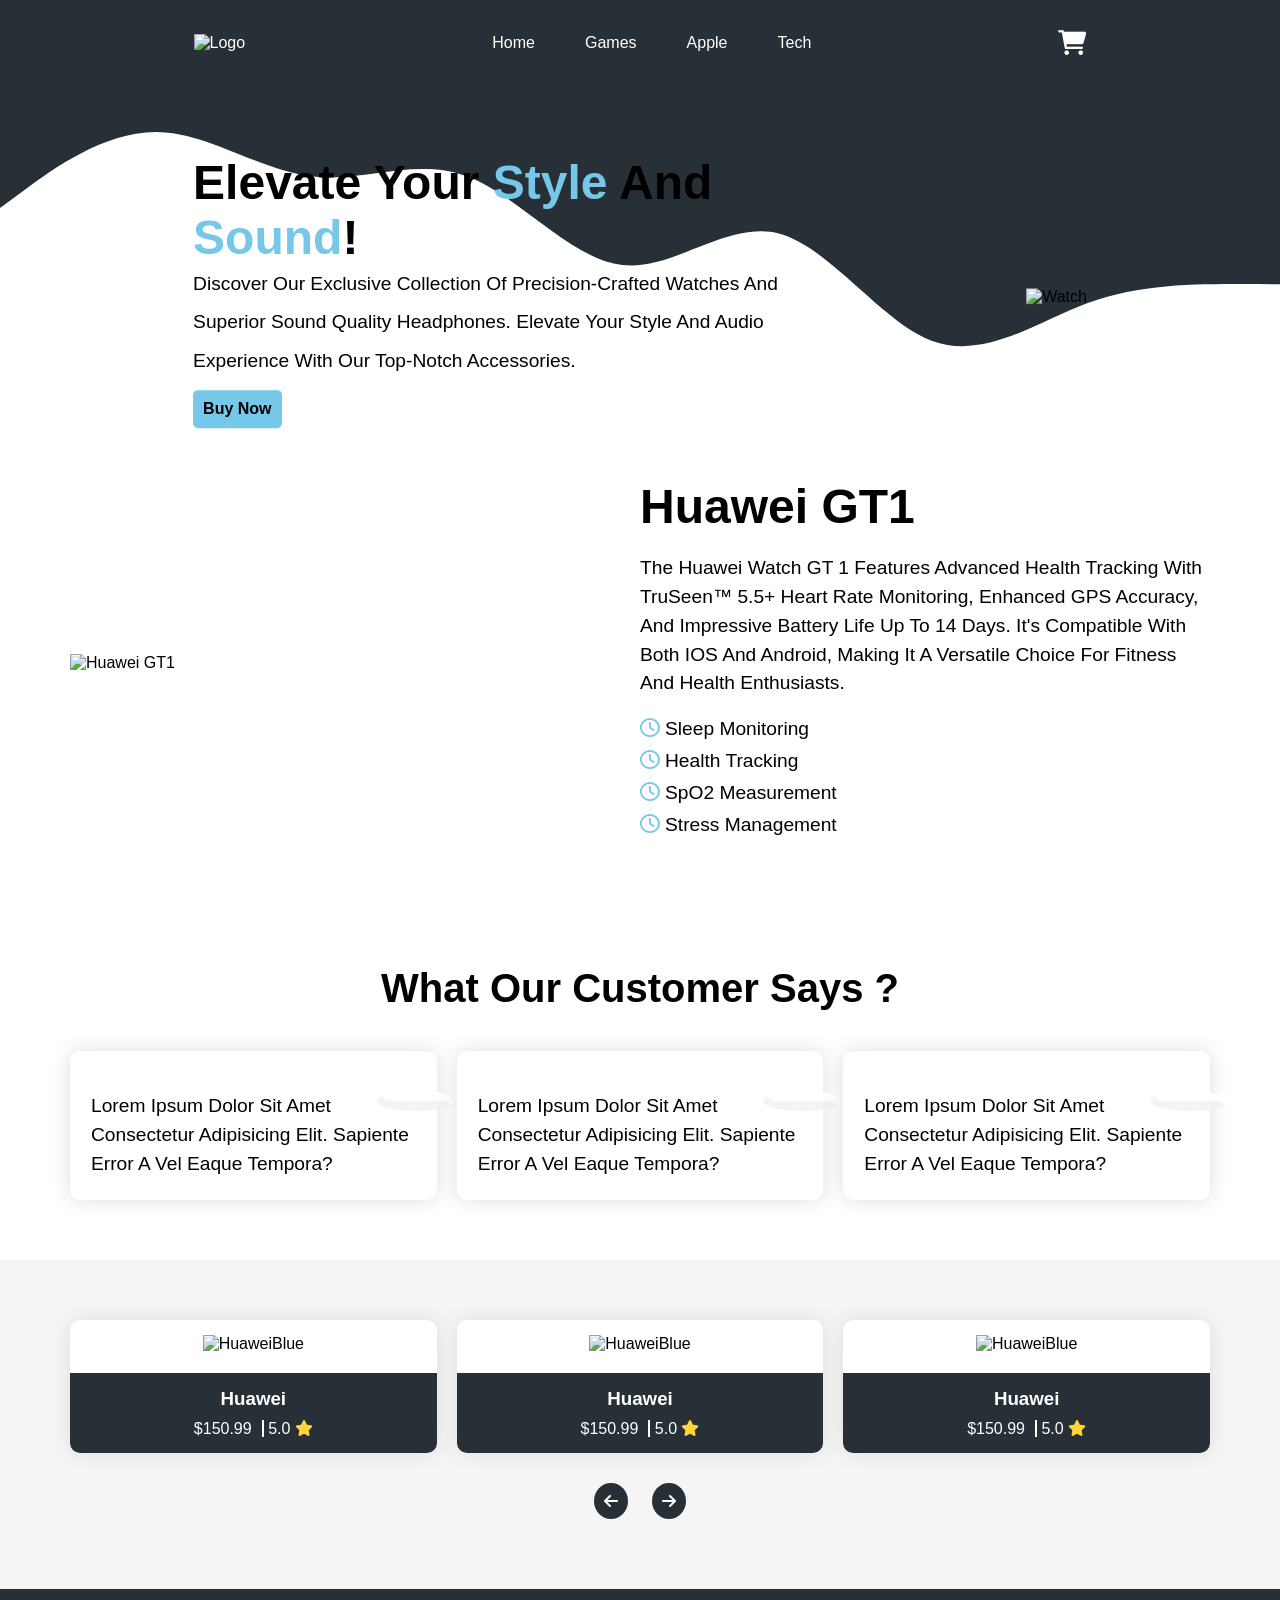
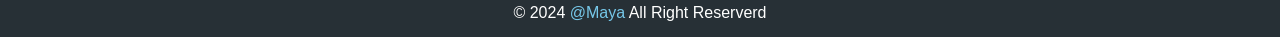
==== Tech_Page/Tech.html @ f02deff8 "Add files via upload" ====
<!DOCTYPE html>
<html lang="en">
<head>
    <meta charset="UTF-8">
    <meta name="viewport" content="width=device-width, initial-scale=1.0">

    <link rel="stylesheet" href="https://cdnjs.cloudflare.com/ajax/libs/font-awesome/6.0.0-beta3/css/all.min.css">
    <link rel="stylesheet" href="../CSS/style.css">
    <link rel="shortcut icon" href="../img/LOGO (2).png" type="image/x-icon">
    <title>ShopSphere</title>
</head>
<body>
    <header class="TechHeader">
        <div class="container">
            <div class="Techicon">
                <a href="Tech.html"><img src="img/WatchLogo.png" alt="logo"></a>
            </div>
            <nav>
                <i class="fa-solid fa-bars"></i>
                <ul>
                    <li>
                        <a href="../index.html">Home</a>
                    </li>
                    <li>
                        <a href="../Games_Page/Games.html">Games</a>
                    </li>
                    <li>
                        <a href="../Phones_Page/phones.html">Apple</a>
                    </li>
                    <li>
                        <a href="Tech.html">Tech</a>
                    </li>
                </ul>
            </nav>
            <a href="#" class="shopping"><i class="fa-solid fa-cart-shopping"></i></a>
        </div>
    </header>
    <div class="Tlanding">
        <div class="contianer">

            <div class="holder">
                <div class="text-box">
                    <h1>Elevate Your <span>Style</span> and<span> Sound</span>!</h1>
                    <p>
                        Discover our exclusive collection of precision-crafted watches and superior sound quality headphones. Elevate your style and audio experience with our top-notch accessories.</p>
                        <a href="#">Buy Now</a>
                </div>
                <div class="img-box">
                    <img src="img/LandingWatch.png" alt="watch">
                </div>
            </div>
        </div>

    </div>
    <div class="TAbout">
        <div class="container">
            <div class="img-box">
                <img src="img/huawei GT1.jpg" alt="huawei GT1">
            </div>
            <div class="text-box">
                <h2>Huawei GT1</h2>
                <p>The Huawei Watch GT 1 features advanced health tracking with TruSeen™ 5.5+ heart rate monitoring, enhanced GPS accuracy, and impressive battery life up to 14 days. It's compatible with both iOS and Android, making it a versatile choice for fitness and health enthusiasts.</p>
                <ul>
                    <li>
                        sleep monitoring
                    </li>
                    <li>
                        health tracking
                    </li>
                    <li>
                        SpO2 measurement
                    </li>
                    <li>
                        stress management
                    </li>
                </ul>
            </div>
        </div>
    </div>
    <div class="Ttestemonial">
        <div class="main-heading">
            <h3>What our customer Says ?</h3>
        </div>
        <div class="container"> 
            <div class="box">
                <img src="img/menTes2.jpg" alt="">
                <p>Lorem ipsum dolor sit amet consectetur adipisicing elit. Sapiente error a vel eaque tempora?</p>
            </div>
            <div class="box">
                <img src="img/menTes.jpg" alt="">
                <p>Lorem ipsum dolor sit amet consectetur adipisicing elit. Sapiente error a vel eaque tempora?</p>
            </div>
            <div class="box">
                <img src="img/menTes3.jpg" alt="">
                <p>Lorem ipsum dolor sit amet consectetur adipisicing elit. Sapiente error a vel eaque tempora?</p>
            </div>
        </div>
    </div>
    <div class="products">
        <div class="container">
            <div class="box one">
                <img src="img/PWatch3.png"  alt="huaweiBlue">
                <div class="text">
                    <h3>Huawei</h3>
                    <div class="price_rate">
                        <span class="price">$150.99</span>
                        <span>5.0 <i class="fa-solid fa-star" style="color: #FFD43B;"></i></span>
                    </div>
                </div>
            </div>
            <div class="box ">
                <img src="img/PWatch.png" alt="huaweiBlue">
                <div class="text">
                    <h3>Huawei</h3>
                    <div class="price_rate">
                        <span class="price">$150.99</span>
                        <span>5.0 <i class="fa-solid fa-star" style="color: #FFD43B;"></i></span>
                    </div>
                </div>
            </div>
            <div class="box two">
                <img src="img/PWatch2.png"  alt="huaweiBlue">
                <div class="text">
                    <h3>Huawei</h3>
                    <div class="price_rate">
                        <span class="price">$150.99</span>
                        <span>5.0 <i class="fa-solid fa-star" style="color: #FFD43B;"></i></span>
                    </div>
                </div>
            </div>
        </div>
        <div class="slid">
            <i class="fa-solid fa-arrow-left"></i>
            <i class="fa-solid fa-arrow-right"></i>
        </div>
    </div>
    <footer class="Tfooter">
        <p> &copy; 2024 <span>@Maya</span> all right reserverd </p>
    </footer>
</body>
</html>
---- CSS/style.css ----
*{
    box-sizing: border-box;
    margin: 0;
    padding: 0;
}
:root
{
    --main-padding:60px;
    --primary-color:#4A90E2;
    --section-color:#f5f5f5;
    --Tech-Main-color : #76c7e8;
    --box-shadow :0px 0px 20px  rgb(221, 221, 221);
}
ul
{
    list-style: none;
}
a
{
    text-decoration: none;
    color: black;
}
body
{
    font-family: Arial, sans-serif;
    text-transform: capitalize;
}
.container
{
    padding-left: 15px;
    padding-right: 15px;
    margin-left: auto;
    margin-right: auto;
}
@media (min-width:768px) {
    .container
    {
        width: 750px;
    }
}
@media (min-width:992px) {
    .container
    {
        width: 970px;
    }
}
@media (min-width:1200px) {
    
        .container
        {
            width: 1170px;
        } 
}
header
{
    padding: 30px 10 0;
}
header .container
{
    display: flex;
    justify-content: space-around;
    align-items: center;
}
header .container .icon img
{
    max-width: 100%;
    width: 100px;
}
header .container nav
{
    position: relative;
}
header .container nav ul
{
    display: flex;
    justify-content: center;
    gap: 50px;
}
@media (min-width:768px) {
    header .container nav i
    {
        display: none;
    }
}
@media (max-width:767px) {
    header .container nav ul
    {
        display: none;
    }
    header .container nav:hover ul
    {
        display: inline-block;
        position: absolute;
        top: 35px;
        right: -32px;
        background: var(--primary-color);;
        padding: 15px;
        border-radius: 10px;
    }
    header .container nav:hover ul li a
    {
        color: white;
    }
}
header .container nav ul li a:hover
{
    color: var(--primary-color);
}
header .container nav i
{
    font-size: 25px;
}
header .container .shopping i 
{
    font-size: 25px;
}
.Landing
{
    padding-top: var(--main-padding);
    padding-bottom: 80px;
    margin-bottom: 60px;
}
.Landing .container
{
    display: flex;
    justify-content: center;
    text-align: center;
}
.Landing .container .text
{
    max-width: 60%;
}
.Landing .container .text h1
{
    font-size: 2.5em;
    margin-bottom: 10px;
}
.Landing .container .text p
{
    font-size: 1.2em;
}
.Landing .container .text a
{
    width: fit-content;
    background-color:var(--primary-color);
    color: white;
    padding: 12px 24px;
    text-align: center;
    display: inline-block;
    font-size: 16px;
    margin: 10px 0;
    border-radius: 5px;
    transition:0.3s  ease;
}
.Landing .container .text a:hover
{
    background: linear-gradient(45deg, #2c397d, #5884ff);
}
.Categories
{
    padding-top: var(--main-padding);
    padding-bottom: var(--main-padding);
    text-align: center;
    background: linear-gradient(45deg, #f2e6d9, #c8b6a3);
}
.Categories .container .boxes-holder
{
    display: grid;
    grid-template-columns: repeat(auto-fill,minmax(350px,1fr));
    gap: 20px;
    margin-top: 5%;
}
@media (max-width:767px) {
    .Categories .container .boxes-holder
    {
        flex-direction: column;
        row-gap: 20px;
    }
}
.Categories .container .boxes-holder .box
{
    background-color: white;
    box-shadow: 0 4px 8px rgba(255, 255, 255, 0.7), 0 6px 20px rgba(0, 0, 0, 0.1);
    transition: 0.3s;
    padding: 20px;
    margin: 10px;
}
.Categories .container .boxes-holder .box:hover
{
    box-shadow: 0 8px 16px rgba(255, 255, 255, 0.9), 0 10px 30px rgba(0, 0, 0, 0.15);
}
.Categories .container .boxes-holder .box .img img
{
    max-width: 100%;
    width: 400px;
    height: 340px;
    padding: 10px;
}
.Categories .container .boxes-holder .box a
{
    width: fit-content;
    background-color:var(--primary-color);
    color: white;
    padding: 12px 24px;
    text-align: center;
    display: inline-block;
    font-size: 16px;
    margin: 10px 0;
    border-radius: 5px;
    transition:  0.3s ease;
}
.Categories .container .boxes-holder .box a:hover
{
    background: linear-gradient(45deg, #2c397d, #5884ff);
}
.Big-sale
{
    padding-top: var(--main-padding);
    padding-bottom: var(--main-padding);
}
.Big-sale .container
{
    display: grid;
    grid-template-columns: repeat(auto-fill,minmax(450px,1fr));
    gap: 20px;
    padding: 20px;
}
.Big-sale .container .text-box h2
{
    text-align: center;
    padding: 50px 0;
}
.Big-sale .container .text-box .discount
{
    text-align: center;
    padding: 10px;
    margin: 5% 0;
}
.Big-sale .container .text-box
{
    text-align: center;
    position: relative;
    font-size: 1.5em;
    margin: 10px 0;
}
.Big-sale .container .text-box p span
{
    text-decoration: line-through;
}
.Big-sale .container .text-box a
{
    width: fit-content;
    background-color:var(--primary-color);
    color: white;
    padding: 12px 24px;
    text-align: center;
    display: inline-block;
    font-size: 16px;
    margin: 10px 0;
    border-radius: 5px;
    transition:  0.3s;
}
.Big-sale .container .text-box a:hover
{
    background: linear-gradient(45deg, #2c397d, #5884ff);
}

.Big-sale .container .img-box img
{
    max-width: 100%;
    width: 400px;
}

.best-selling
{
    padding-top: var(--main-padding);
    padding-bottom: var(--main-padding);
    background: linear-gradient(45deg, #f2e6d9, #c8b6a3);
    text-align: center;
}
.best-selling .main-header
{
    margin: 3% 0 2%;
}
.best-selling .container .boxes
{
    display: grid;
    grid-template-columns: repeat(auto-fill,minmax(250px,1fr));
}
.best-selling .container .boxes .box
{
    text-align: center;
    background-color: white;
    margin: 20px;
    box-shadow: 0 4px 8px rgba(255, 255, 255, 0.7), 0 6px 20px rgba(0, 0, 0, 0.1);
    transition: 0.3s ease-in-out;
}
.best-selling .container .boxes .box:hover
{
    box-shadow: 0 8px 16px rgba(255, 255, 255, 0.9), 0 10px 30px rgba(0, 0, 0, 0.15);
}
.best-selling .container .boxes .box img
{
    max-width: 100%;
    width: 300px;
    height: 300px;
}
.best-selling .container .boxes .wacth img
{
    padding: 20px 20px 0;
}
.best-selling .container .boxes .box .Silent
{
    padding: 20px 20px 0;
}
.best-selling .container .boxes .Iphon16 img
{
    padding: 25px 25px 0;
}
.best-selling .container .boxes .box p
{
    font-weight: bold;
    padding: 10px 15px;
    background-color:var(--primary-color);
    border-radius: 5px;
    width: fit-content;
    margin: 10px auto;
    color: white;
}
.best-selling .container .boxes .box p:hover
{
    background: linear-gradient(45deg, #2c397d, #5884ff);
}
.best-selling .container .slid
{
    display: flex;
    gap: 10px;
    justify-content: center;
    margin-top: 5%;
    cursor: pointer;

}
.best-selling .container .slid i
{
    border-radius: 50%;
    background-color: var(--primary-color);
    padding: 10px;
    color: white;
}
.best-selling .container .slid i:hover
{
    background: linear-gradient(45deg, #2c397d, #5884ff);
}
.footer {
    background-color:var(--primary-color);
    color: white;
    padding: 20px 0;
    text-align: center;
}

.footer-container {
    display: flex;
    flex-direction: column;
    align-items: center;
    max-width: 1200px;
    margin: 0 auto;
    padding: 20px;
}

.footer-section {
    flex: 1;
    margin: 10px;
    min-width: 200px;
}

.footer-section h2 {
    font-size: 1.5em;
    margin-bottom: 10px;
}
.footer-section p,
.footer-section ul,
.footer-section a {
    font-size: 1em;
    color: white;
}
.footer-section ul li {
    margin: 5px 0;
}

.footer-section ul li a:hover {
    text-decoration: underline;
}

@media (min-width: 768px) {
    .footer-container {
        flex-direction: row;
        justify-content: space-between;
    }
}
/* ============================================ Game Page ======================================= */
.home
{
    background: linear-gradient(135deg, #36437a 0%, #454e8a 100%);
    background-size: cover;
    max-height: 100vh;
    position: relative;
    z-index: 1;
}
@media (max-width:767px) {
    .home header .container nav:hover ul
    {
        display: inline-block;
        position: absolute;
        top: 35px;
        right: -32px;
        background: #f78f32;
        padding: 15px;
        border-radius: 10px;
    }
}
.home header .container
{
    color: white;
}
.home header .container .icon img
{
    width: 200px;
}
.home header .container ul li a,
.home header .container i
{
    color: white;
    transition: 0.3s;
}
.home header .container ul li .links:hover,
.home header .container i:hover
{
    color: #d87019;
}
.home .landing
{
    margin: 5% auto;
    text-align: center;
    color: white;
    width: 50%;
}
.home .landing h1
{
    font-size: 3em;
    margin-bottom: 20px;
}
.home .landing p
{
    font-size: 1.5em;
    margin-bottom: 40px;
}
.home .landing a
{
    background: linear-gradient(135deg, #d87019 0%, #f99336 100%);
    color: white;
    padding: 15px 30px;
    text-decoration: none;
    border-radius: 5px;
    font-size: 1.2em;
    display: inline-block;
    font-weight: bold;
    margin-bottom: 5%;
}
.home .landing a:hover
{
    background: linear-gradient(135deg, #f99336 0%, #d87019 100%);
}
@media (max-width:767px) {
    .home .landing h1
    {
        font-size: 2em;
    }
    .home .landing p
    {
        font-size: 1em;
    }
    .home .landing a
    {
        font-size: 0.8em;
    }
}
.streamer
{
    padding-top: var(--main-padding);
    padding-bottom: var(--main-padding);
    background-color: white;
}
.streamer .container img
{
    max-width: 100%;
}
.streamer .container .text
{
    text-align: center;
}
.streamer .container .text h2
{
    color: #38427d;
    font-size: 2em;
    margin-bottom: 10px;
}
.streamer .container .text p
{
    color: #333333;
    font-size: 1.2em;
    margin-bottom: 20px;
}
.streamer .container .text a
{
    color: white;
    margin: 20px auto;
    display:block;
    border-radius: 5px;
    background-color: #38427d;
    padding: 10px 20px;
    width: fit-content;
}
.Best-game
{
    padding-top: var(--main-padding);
    padding-bottom: var(--main-padding);
    text-align: center;
    background: linear-gradient(135deg, #2d3674 0%, #1a1f61 100%);
}
.Best-game .main-header
{
    padding: 20px;
    color: white;
}
.Best-game .container .boxes-container
{
    display: grid;
    grid-template-columns: repeat(auto-fill,minmax(250px,1fr));
    gap: 10px;
    margin-top: 20px;
}
.Best-game .container .boxes-container .box
{
    padding: 15px;
    box-shadow: 0px 0px 20px rgb(34 45 153);
    text-align: center;
    border-radius: 5px;
    background-color: white;
    transition: 0.3s;
    max-width: 90%;
}
.Best-game .container .boxes-container .box:hover
{
    box-shadow: var(--box-shadow);
}
.Best-game .container .boxes-container .box img
{
    max-width: 100%;
    border-radius: 5px;
    height: 300px;
    margin-bottom: 10px;
}
.Best-game .container .boxes-container .box ul
{
    display: flex;
    justify-content: center;
}
.Best-game .container .boxes-container .box button
{
    padding: 12px 10px;
    margin-top: 5%;
    background: linear-gradient(135deg, #d87019 0%, #f99336 100%);
    color: white;
    border: none;
    cursor: pointer;
    font-weight: bold;
    text-transform: capitalize;
    border-radius: 5px;
    transition: 0.3s ease-in-out;
}
.Best-game .container .boxes-container .box button:hover
{
    background: linear-gradient(135deg, #f99336 0%, #d87019 100%);
}
.Best-game a
{
    padding: 12px 15px;
    width: fit-content;
    margin-top: 5%;
    background: linear-gradient(135deg, #d87019 0%, #f99336 100%);
    display: inline-block;
    color: white;
    border-radius: 5px;
}
.Best-game a:hover
{
    background: linear-gradient(135deg, #f99336 0%, #d87019 100%);
}
.PSConsols
{
    padding-top: var(--main-padding);
    padding-bottom: var(--main-padding);
    text-align: center;
}
.PSConsols .container .boxes-container
{
    display: grid;
    grid-template-columns: repeat(auto-fill,minmax(250px,1fr));
    gap: 10px;
    margin-top: 5%;
}
.PSConsols .container .boxes-container .box
{
    padding: 15px;
    box-shadow: var(--box-shadow);
    text-align: center;
    border-radius: 5px;
    max-width: 100%;
    transition: 0.3s;
}
.PSConsols .container .boxes-container .box:hover
{
    box-shadow: 0px 0px 20px rgb(34 45 153);
}
.PSConsols .container .boxes-container .box img
{
    max-width: 100%;
    width: 250px;
    height: 300px;
}
.PSConsols .container .boxes-container .box .text
{
    text-align: start;
    margin-top: 20px;
    padding: 10px 15px;
}
.PSConsols .container .boxes-container .box .text h3
{
    font-weight:500;
    margin-bottom: 10px;
}
.PSConsols .container .boxes-container .box .text p
{
    color: #5e5d5d;
    font-size: 15px;
    text-transform: lowercase;
    padding-left: 5px;
}
.PSConsols .container .boxes-container .box .text p span
{
    color: rgb(214, 57, 57);
}
.PSConsols .container .boxes-container .box button
{
    padding: 12px 10px;
    margin-top: 5%;
    background:linear-gradient(45deg, #2c397d, #5884ff) ;
    color: white;
    border: none;
    cursor: pointer;
    font-weight: bold;
    text-transform: capitalize;
    border-radius: 5px;
    transition: 0.3s;
}
.PSConsols .container .boxes-container .box button:hover
{
    background:linear-gradient(45deg, #5884ff, #2c397d) ;
}
.PSConsols a
{
    padding: 12px 15px;
    width: fit-content;
    background:linear-gradient(45deg, #2c397d, #5884ff) ;
    display: inline-block;
    color: white;
    border-radius: 5px;
    margin-top: 5%;
}
.PSConsols a:hover
{
    background:linear-gradient(45deg, #5884ff, #2c397d) ; 
}
.Figurines
{
    padding-top: var(--main-padding);
    padding-bottom: var(--main-padding);
    text-align: center;
    background: linear-gradient(135deg, #2d3674 0%, #1a1f61 100%);
}
.Figurines .main-header
{
    padding: 20px;
    color: white;
}
.Figurines .container .boxes-container
{
    display: grid;
    grid-template-columns: repeat(auto-fill,minmax(250px,1fr));
    gap: 10px;
    margin-top: 20px;
}
.Figurines .container .boxes-container .box
{
    padding: 15px;
    box-shadow: 0px 0px 20px rgb(34 45 153);
    text-align: center;
    border-radius: 5px;
    background-color: white;
    transition: 0.3s;
    max-width: 90%;
}
.Figurines .container .boxes-container .box h3
{
    margin: 10px;
}
.Figurines .container .boxes-container .box:hover
{
    box-shadow: 0px 0px 20px  rgb(221, 221, 221);
}
.Figurines .container .boxes-container .box img
{
    max-width: 100%;
}
.Figurines  .container .boxes-container .box button
{
    padding: 12px 10px;
    margin-top: 5%;
    background: linear-gradient(135deg, #d87019 0%, #f99336 100%);
    color: white;
    border: none;
    cursor: pointer;
    font-weight: bold;
    text-transform: capitalize;
    border-radius: 5px;
    transition: 0.3s ease-in-out;
}
.Figurines .container .boxes-container .box button:hover
{
    background:linear-gradient(45deg, #f99336, #d87019) ;
}
.Figurines  a
{
    padding: 12px 15px;
    width: fit-content;
    margin-top: 5%;
    background: linear-gradient(135deg, #d87019 0%, #f99336 100%);
    display: inline-block;
    color: white;
    border-radius: 5px;
}
.Figurines  a:hover
{
    background: linear-gradient(135deg, #f99336 0%, #d87019 100%);
}
.container .boxes-container .box  .price_rate
{
    margin: 20px 10px 10px;
}
.container .boxes-container .box  .price_rate .price
{
    border-right: 1px solid;
    padding-right: 10px;
}
.footer2 {
    background-color:white;
    color: black;
    padding: 20px 0;
    text-align: center;
}
.footer2 .footer-container {
    display: flex;
    flex-direction: column;
    align-items: center;
    max-width: 1200px;
    margin: 0 auto;
    padding: 20px;
}

.footer2 .footer-section {
    flex: 1;
    margin: 10px;
    min-width: 200px;
}

.footer2 .footer-section h2 {
    font-size: 1.5em;
    margin-bottom: 10px;
}
.footer2 .footer-section p,
.footer2 .footer-section ul,
.footer2 .footer-section a {
    font-size: 1em;
    color: black;
}
.footer2 .footer-section ul li {
    margin: 5px 0;
}

.footer2 .footer-section ul li a:hover {
    text-decoration: underline;
}

@media (min-width: 768px) {
    .footer2 .footer-container {
        flex-direction: row;
        justify-content: space-between;
    }
}
/* ===================================Phone Page======================================= */
.phones
{
    padding: 10px 10px 0;
}
.Planding
{
    padding-top: var(--main-padding);
    padding-bottom: var(--main-padding);
    background-color: var(--section-color);
}
.Planding .container .boxes-container
{
    display: flex;
    justify-content: center;
    align-items: center;
    gap: 10%;
}
@media (max-width:767px) {
    .Planding .container .boxes-container
    {
        flex-direction: column;
    }
}
.Planding .container .boxes-container .image-box img
{
    max-width: 90%;
    width: 350px;
}
.Planding .container .boxes-container .text-box
{
    flex-basis: 50%;
}
@media (max-width:767px) {
    .Planding .container .boxes-container .text-box
    {
        text-align: center;
    }
}
.Planding .container .boxes-container .text-box h2
{
    font-size: 2rem;
    margin-bottom: 15px;
}
.Planding .container .boxes-container .text-box p
{
    color: #5e5d5d;
    line-height: 1.5;
}
.Planding .container .boxes-container .text-box a
{
    display: inline-block;
    background-color: #082975;
    color: white;
    padding: 10px;
    text-align: center;
    margin: 10px auto;
    border-radius: 5px;
}
.Planding .container .boxes-container .text-box a:hover
{
    background-color: #083aad;
}
.Trending-Catgories
{
    padding-top: var(--main-padding);
    padding-bottom: var(--main-padding);
}
.Trending-Catgories .container .main-heading
{
    margin: 20px 10px;
}
.Trending-Catgories .container .boxes-container
{
    display: grid;
    grid-template-columns: repeat(auto-fill,minmax(300px,1fr));
    gap: 20px;
}
.Trending-Catgories .container .boxes-container .box
{
    text-align: center;
    padding: 15px 10px;
    box-shadow: var(--box-shadow);
    transition: 0.3s;
}
.Trending-Catgories .container .boxes-container .box:hover
{
    transform: translateY(10px);
}
.Trending-Catgories .container .boxes-container .box img
{
    max-width: 100%;
    width: 250px;
    height: 320px;
}
.Trending-Catgories .container .boxes-container .box h4
{
    margin: 20px;
    background-color: #082975;
    color: white;
    padding: 10px;
    border-radius: 8px;
    transition: 0.3s;
}
.Trending-Catgories .container .boxes-container .box h4:hover
{
    background-color: #083aad;
}
.products
{
    padding-top:var(--main-padding);
    padding-bottom: var(--main-padding);
    background-color: var(--section-color);
}
.products .container .header
{
    margin: 20px;
    display: flex;
    justify-content: space-between;
    align-items: center;
}
.products .container .header .slid i
{
    margin: 10px;
    background-color: #082975;
    color: white;
    padding: 10px;
    border-radius: 10px;
    cursor: pointer;
}
.products .container .boxes-contaienr
{
    display: grid;
    grid-template-columns: repeat(auto-fill,minmax(250px,1fr));
    gap: 20px;
}
.products .container .boxes-contaienr .box
{
    text-align: center;
    background-color: white;
    padding: 20px;
    transition: 0.3s;
}
.products .container .boxes-contaienr .box:hover
{
    box-shadow: var(--box-shadow);
}
.products .container .boxes-contaienr .box .img img
{
    max-width: 100%;
    width: 250px;
    height: 270px;
}
.products .container .boxes-contaienr .box .text .price-rate
{
    display: flex;
    justify-content: center;
    align-items: center;
    gap: 20px;
    margin-top: 10px;
}
.products .container .boxes-contaienr .box .text .price-rate p
{
    border-right: 1px solid;
    padding-right: 10px;
}
.products .container .boxes-contaienr .box a
{
    padding: 10px;
    color: white;
    background-color: #082975;
    margin-top: 10px;
    display: inline-block;
    border-radius: 10px;
    transition: 0.3s;
}
.products .container .boxes-contaienr  a:hover
{
    background-color: #083aad;
}
/* =========================================Tech Page ===================================== */
.TechHeader
{
    padding: 30px 10px 0;
    background-color: #273036;
}
.Techicon a img
{
    width: 80px;
}
.TechHeader nav ul li a,
.TechHeader a
{
    color: white;
    transition: 0.3s;
}
.TechHeader nav ul li a:hover
{
    color: var(--Tech-Main-color);
}
.Tlanding
{
    padding-bottom: var(--main-padding);
    position: relative;
}
.Tlanding::before{
        content: '';
        display: block;
        width: 100%;
        height: 380px; 
        background: url('data:image/svg+xml;utf8,<svg xmlns="http://www.w3.org/2000/svg" viewBox="0 0 1440 320"><path fill="%23273036" fill-opacity="1" d="M0,128L21.8,112C43.6,96,87,64,131,64C174.5,64,218,96,262,101.3C305.5,107,349,85,393,101.3C436.4,117,480,171,524,176C567.3,181,611,139,655,149.3C698.2,160,742,224,785,240C829.1,256,873,224,916,208C960,192,1004,192,1047,192C1090.9,192,1135,192,1178,213.3C1221.8,235,1265,277,1309,293.3C1352.7,309,1396,299,1418,293.3L1440,288L1440,0L1418.2,0C1396.4,0,1353,0,1309,0C1265.5,0,1222,0,1178,0C1134.5,0,1091,0,1047,0C1003.6,0,960,0,916,0C872.7,0,829,0,785,0C741.8,0,698,0,655,0C610.9,0,567,0,524,0C480,0,436,0,393,0C349.1,0,305,0,262,0C218.2,0,175,0,131,0C87.3,0,44,0,22,0L0,0Z"></path></svg>') no-repeat;
        background-size: cover;
        position: absolute; 
}

.Tlanding .contianer .holder
{
    display: flex;
    justify-content: space-evenly;
    align-items: center;
    transform: translateY(35%);
}
@media (max-width:767px) {
    .Tlanding .contianer .holder
    {
        flex-direction: column;
        top: 100%;
    }
}
.Tlanding .contianer .holder .text-box
{
    flex-basis: 50%;
}
.Tlanding .contianer .holder .text-box h1
{
    font-size: 3em;
}
.Tlanding .contianer .holder .text-box h1 span
{
    color: var(--Tech-Main-color);
}
.Tlanding .contianer .holder .text-box p
{
    font-size: 1.2em;
    line-height: 2;
}
@media (max-width:767px) {
    .Tlanding .contianer .holder .text-box
    {
        text-align: center;
    }
    .Tlanding .contianer .holder .text-box h1
    {
        font-size: 2em;
    }
    .Tlanding .contianer .holder .text-box p
    {
        font-size: 0.9em;
    }
}
.Tlanding .contianer .holder .text-box a
{
    display: inline-block;
    background-color: var(--Tech-Main-color);
    padding: 10px;
    border-radius: 5px;
    margin: 10px auto ;
    font-weight: bold;
}
.Tlanding .contianer .holder .img-box img
{
    max-width: 100%;
    width: 500px;
}
.TAbout
{
    padding-top:80px ;
    padding-bottom: var(--main-padding);
}
.TAbout .container
{
    display: flex;
    justify-content: space-between;
    align-items: center;
}
.TAbout .container .img-box img
{
    max-width: 100%;
}
.TAbout .container .text-box
{
    flex-basis: 50%;
}
.TAbout .container .text-box h2
{
    font-size: 3em;
    margin-bottom: 20px;
}
.TAbout .container .text-box p
{
    font-size: 1.2em;
    line-height: 1.5;
}
.TAbout .container .text-box ul
{
    margin-top: 20px;
}
.TAbout .container .text-box ul li
{
    position: relative;
    padding-left: 25px;
    margin-bottom: 10px;
    font-size: 1.2em;
    
}
@media (max-width:767px) {
    .TAbout .container .text-box h2
    {
        font-size: 2em;
    }
    .TAbout .container .text-box p,
    .TAbout .container .text-box ul li
    {
        font-size: 0.8em;
    }
}
.TAbout .container .text-box ul li::before
{
    content: '\f017';
    font-family: 'Font Awesome 5 Free';
    position: absolute;
    left: 0;
    top: 0 ;
    color: var(--Tech-Main-color);
}
.Ttestemonial
{
    padding-top: var(--main-padding);
    padding-bottom: var(--main-padding);
}
.Ttestemonial .main-heading
{
    text-align: center;
}
.Ttestemonial .main-heading h3
{
    font-size: 2.5em;
}
.Ttestemonial .container
{
    display: grid;
    grid-template-columns: repeat(auto-fill,minmax(350px,1fr));
    gap: 20px;
}
.Ttestemonial .container .box
{
    position: relative;
    box-shadow: var(--box-shadow);
    padding: 15px;
    margin-top: 40px;
    border-radius: 10px;
}
.Ttestemonial .container .box img
{
    max-width: 100%;
    width: 80px;
    position: absolute;
    bottom: 60%;
    right: -20px;
    border-radius: 50%;
    border: 10px solid white;
    border-left: 10px solid #f1f1f1c9;
    border-bottom: 10px solid #f1f1f1c9;
}
.Ttestemonial .container .box p
{
    font-size: 1.2em;
    margin-top: 20px;
    line-height: 1.5;
    padding: 6px;
}
.products
{
    padding-top:var(--main-padding);
    padding-bottom: var(--main-padding);
    text-align: center;
}
.products .container
{
    display: grid;
    grid-template-columns: repeat(auto-fill,minmax(300px,1fr));
    gap: 20px;
}
.products .container .box
{
    background-color: white;
    padding: 15px 0 0;
    text-align: center;
    border-radius: 10px;
    box-shadow: var(--box-shadow);
}
.products .container img
{
    max-width: 100%;
    width: 250px;
    height: 400px;
}
.products .box  .text
{
    margin: 20px 0 0;
    background-color: #273036;
    color: white;
    padding: 15px;
    border-bottom-left-radius: 10px;
    border-bottom-right-radius: 10px;
}
.products .box  .text h3
{
    margin-bottom: 10px;
}
.products .box  .price_rate .price
{    
    border-right: 2px solid;
    padding-right: 10px;
}
.products .slid
{
    margin-top: 20px;
}
.products .slid i
{
    margin: 10px;
    background-color: #273036;
    color: white;
    padding: 10px;
    border-radius: 50%;
    cursor: pointer;
}
.Tfooter
{
    padding: 15px;
    text-align: center;
    color: white;
    background-color: #273036;
}

.Tfooter p span
{
    color: var(--Tech-Main-color);
}
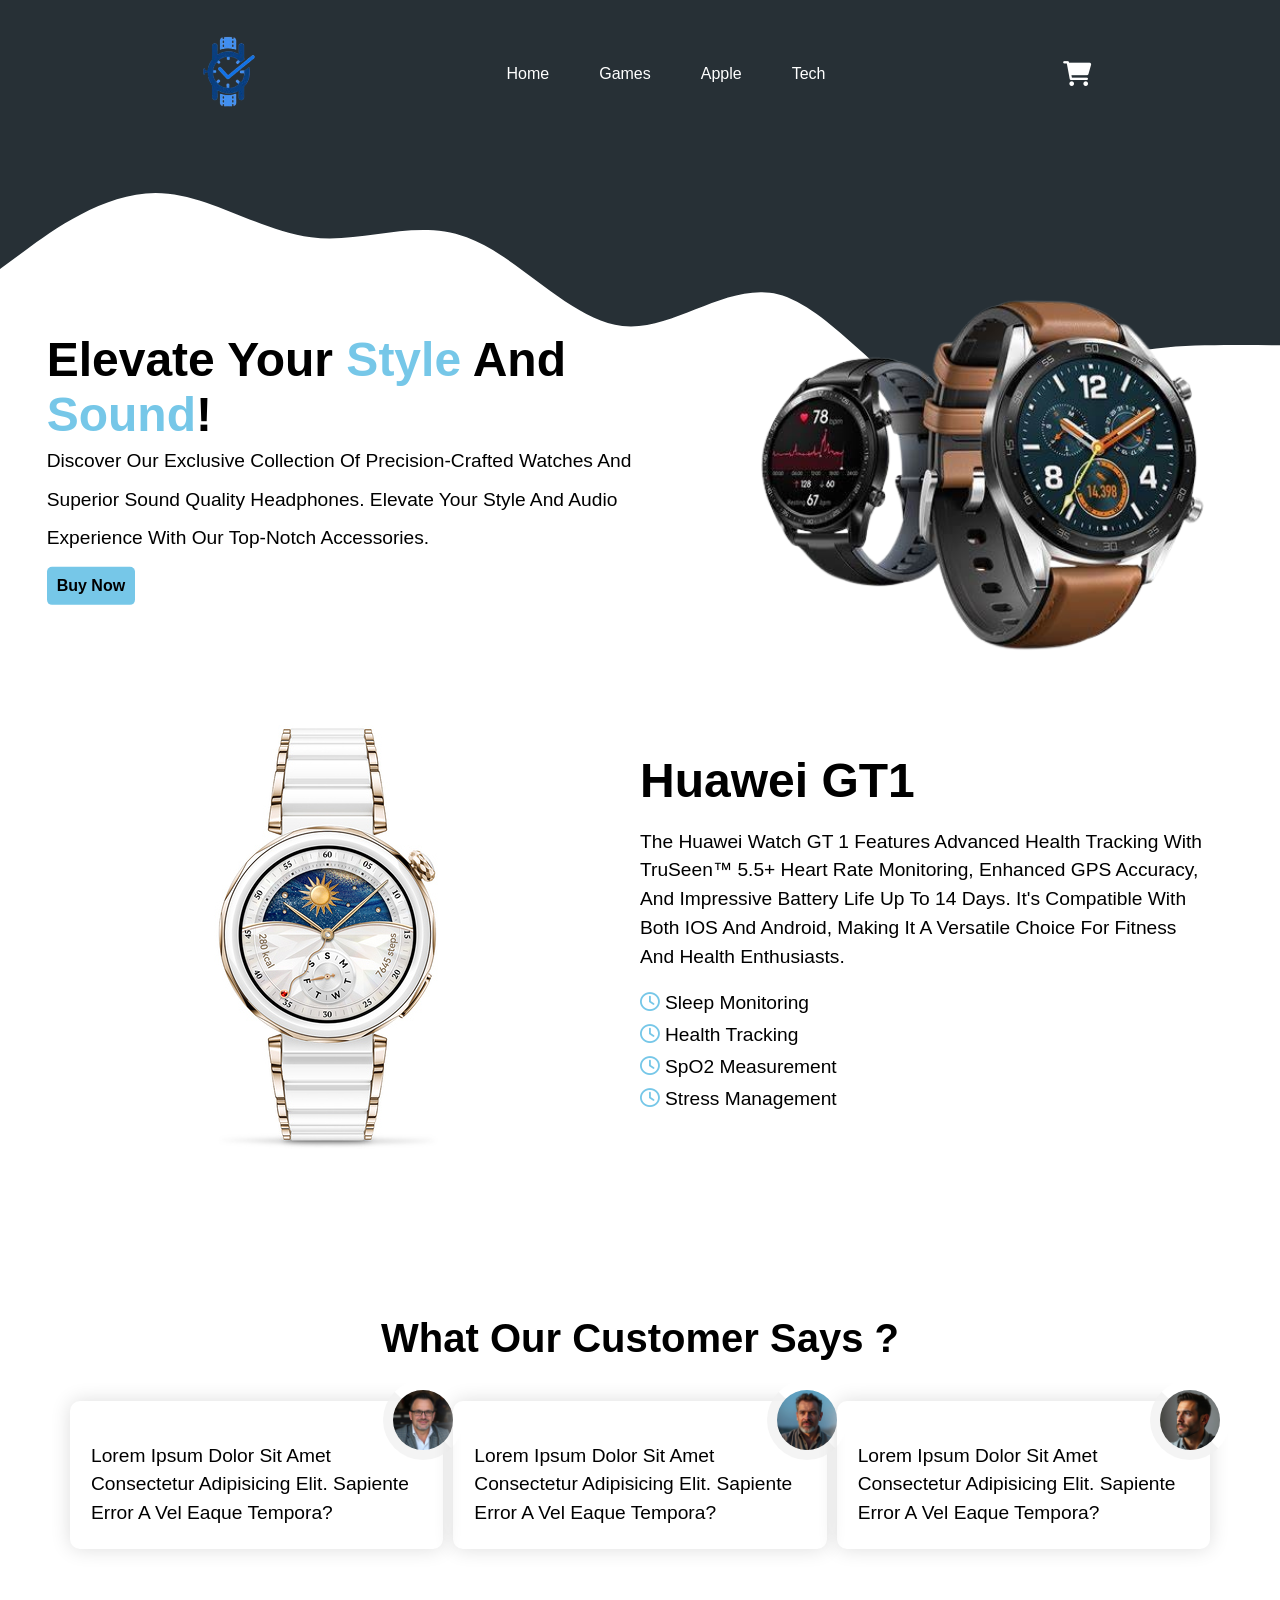
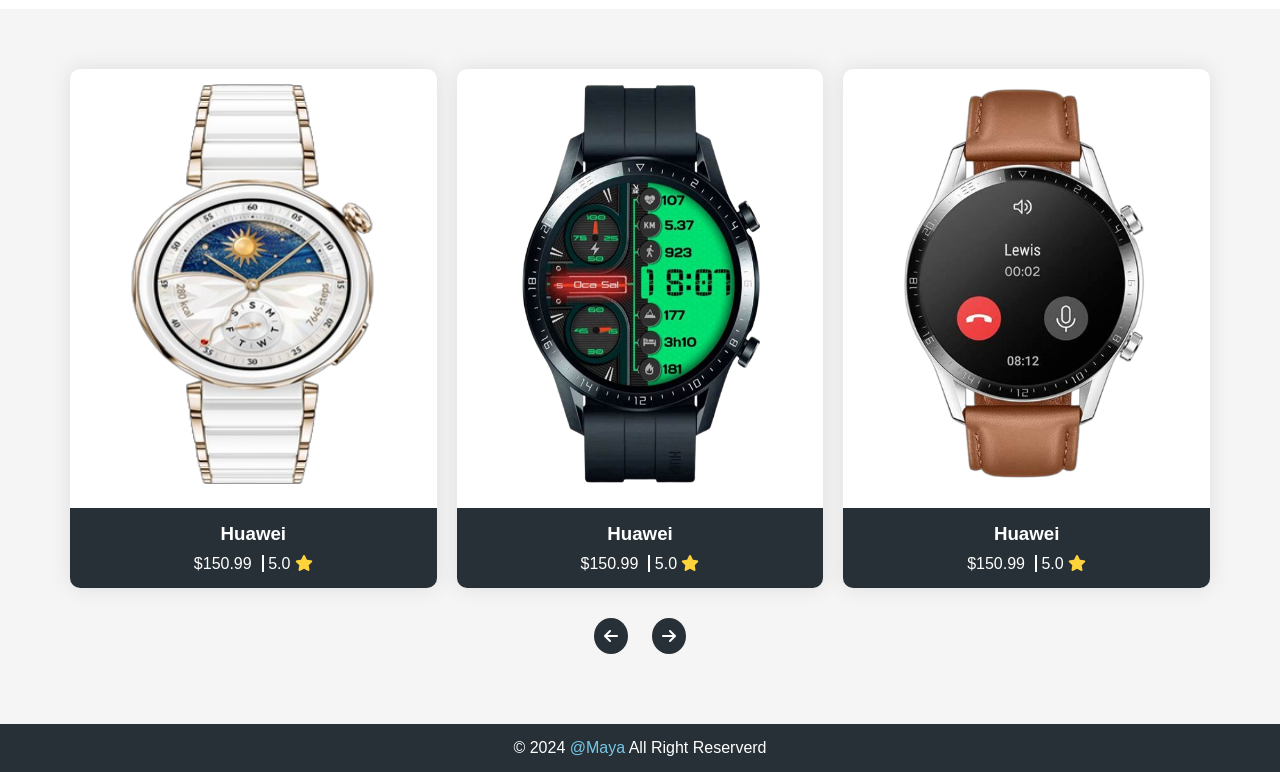
==== commit d41b91b0: "Add files via upload" ====
--- a/Tech_Page/Tech.html
+++ b/Tech_Page/Tech.html
@@ -17,7 +17,7 @@
             </div>
             <nav>
                 <i class="fa-solid fa-bars"></i>
-                <ul>
+                <ul class="TechList">
                     <li>
                         <a href="../index.html">Home</a>
                     </li>
@@ -37,7 +37,6 @@
     </header>
     <div class="Tlanding">
         <div class="contianer">
-
             <div class="holder">
                 <div class="text-box">
                     <h1>Elevate Your <span>Style</span> and<span> Sound</span>!</h1>
--- a/CSS/style.css
+++ b/CSS/style.css
@@ -220,10 +220,17 @@
 }
 .Big-sale .container
 {
-    display: grid;
-    grid-template-columns: repeat(auto-fill,minmax(450px,1fr));
+    display: flex;
+    justify-content: space-evenly;
+    align-items: center;
     gap: 20px;
     padding: 20px;
+}
+@media (max-width:767px) {
+    .Big-sale .container
+    {
+        flex-direction: column;
+    }
 }
 .Big-sale .container .text-box h2
 {
@@ -242,6 +249,13 @@
     position: relative;
     font-size: 1.5em;
     margin: 10px 0;
+    width: auto;
+}
+@media (max-width:530px) {
+    .Big-sale .container .text-box
+    {
+        font-size: 0.8em;
+    }
 }
 .Big-sale .container .text-box p span
 {
@@ -264,13 +278,21 @@
 {
     background: linear-gradient(45deg, #2c397d, #5884ff);
 }
-
+.Big-sale .container .img-box
+{
+    text-align: center;
+}
 .Big-sale .container .img-box img
 {
     max-width: 100%;
     width: 400px;
 }
-
+@media (max-width:530px) {
+    .Big-sale .container .img-box img
+    {
+        width: 250px;
+    }
+}
 .best-selling
 {
     padding-top: var(--main-padding);
@@ -1003,6 +1025,10 @@
     color: white;
     transition: 0.3s;
 }
+.TechList
+{
+    z-index: 1;
+}
 .TechHeader nav ul li a:hover
 {
     color: var(--Tech-Main-color);
@@ -1021,7 +1047,6 @@
         background-size: cover;
         position: absolute; 
 }
-
 .Tlanding .contianer .holder
 {
     display: flex;
@@ -1092,6 +1117,12 @@
     justify-content: space-between;
     align-items: center;
 }
+@media (max-width:767px) {
+    .TAbout .container
+    {
+        flex-direction: column-reverse;
+    }
+}
 .TAbout .container .img-box img
 {
     max-width: 100%;
@@ -1099,6 +1130,12 @@
 .TAbout .container .text-box
 {
     flex-basis: 50%;
+}
+@media (max-width:767px) {
+    .TAbout .container .text-box
+    {
+        margin-top:20%;
+    }
 }
 .TAbout .container .text-box h2
 {
@@ -1155,11 +1192,24 @@
 {
     font-size: 2.5em;
 }
+@media (max-width:767px) {
+    .Ttestemonial .main-heading h3
+    {
+        font: 2em;
+    }
+}
 .Ttestemonial .container
 {
-    display: grid;
-    grid-template-columns: repeat(auto-fill,minmax(350px,1fr));
-    gap: 20px;
+    display: flex;
+    justify-content: center;
+    align-items: center;
+    gap: 10px;
+}
+@media (max-width:767px) {
+    .Ttestemonial .container
+    {
+        flex-direction: column;
+    }
 }
 .Ttestemonial .container .box
 {
@@ -1181,6 +1231,13 @@
     border-left: 10px solid #f1f1f1c9;
     border-bottom: 10px solid #f1f1f1c9;
 }
+@media (max-width:767px) {
+    .Ttestemonial .container .box img
+    {
+        right: 50%;
+        transform: translateX(50%);
+    }
+}
 .Ttestemonial .container .box p
 {
     font-size: 1.2em;
@@ -1188,6 +1245,12 @@
     line-height: 1.5;
     padding: 6px;
 }
+@media (max-width:767px) {
+    .Ttestemonial .container .box p
+    {
+        font-size: 0.7em;
+    }
+}
 .products
 {
     padding-top:var(--main-padding);
@@ -1210,7 +1273,7 @@
 }
 .products .container img
 {
-    max-width: 100%;
+    max-width: 80%;
     width: 250px;
     height: 400px;
 }
